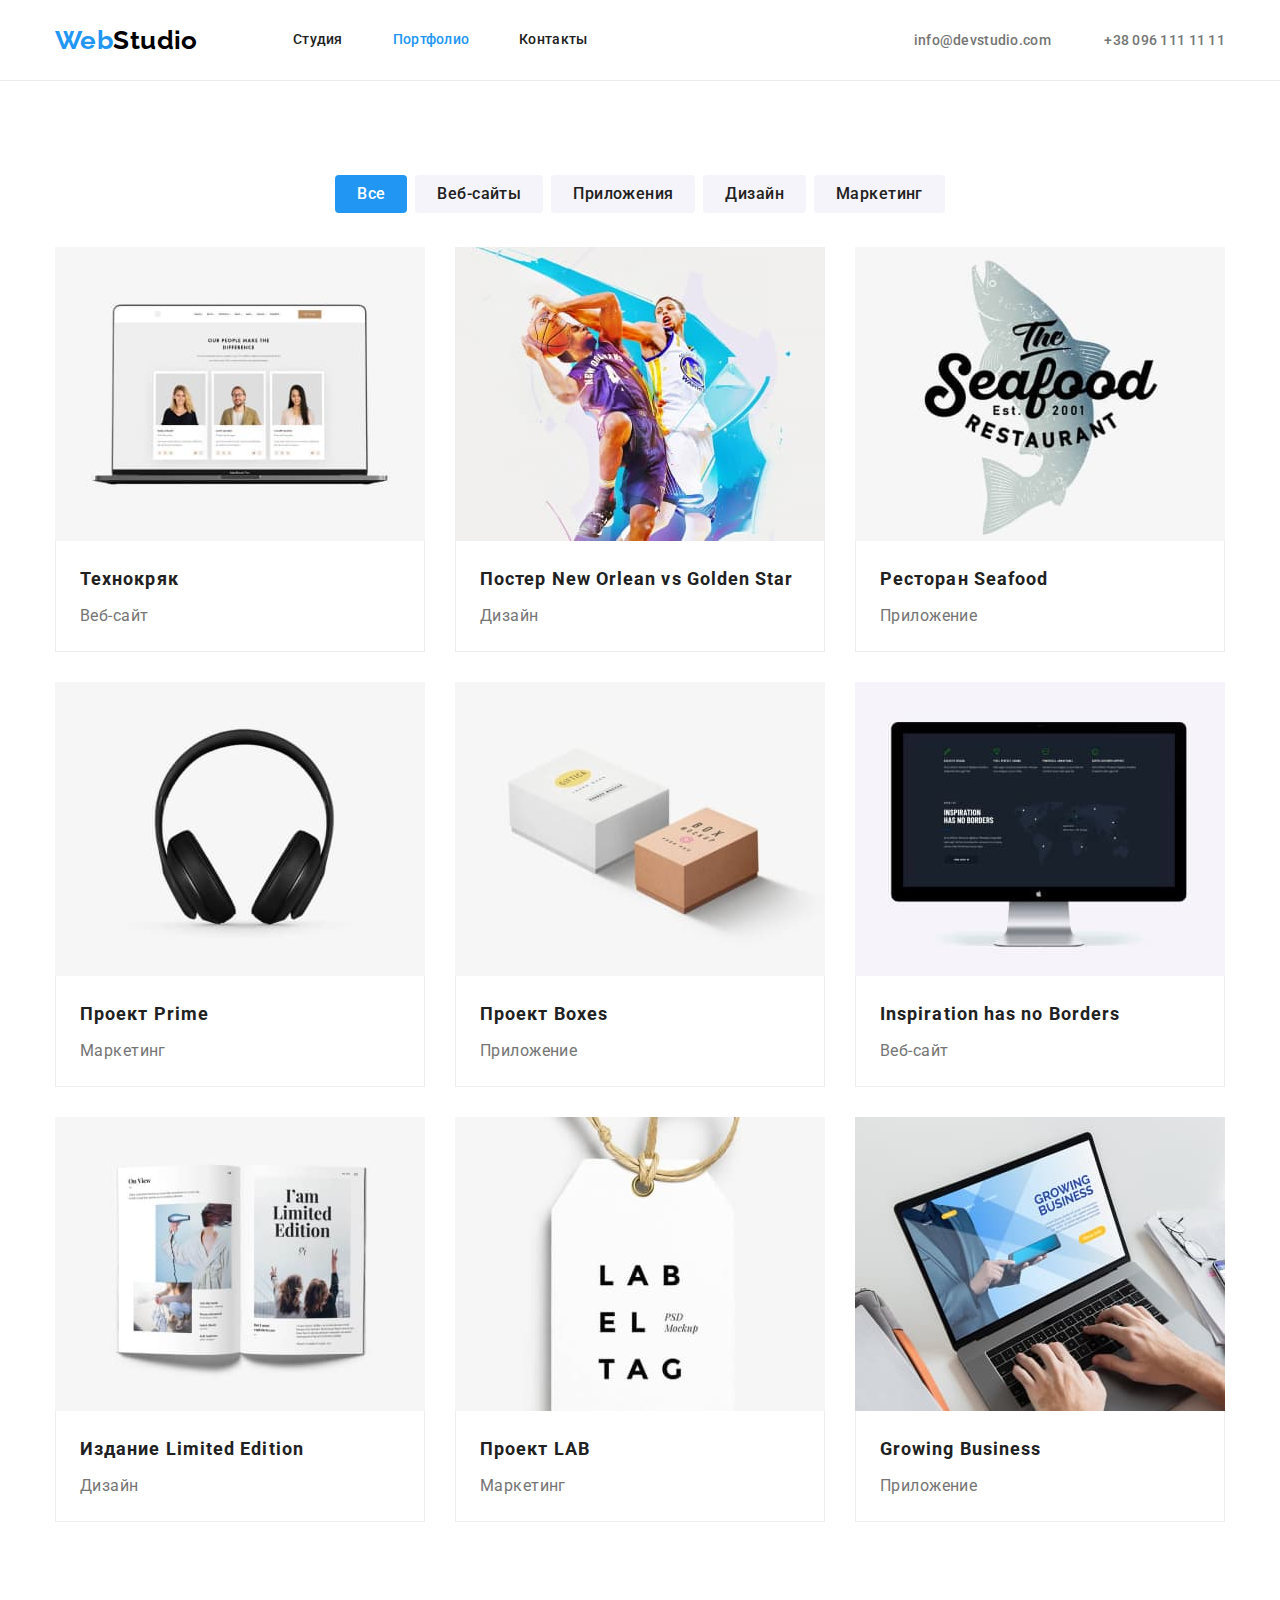
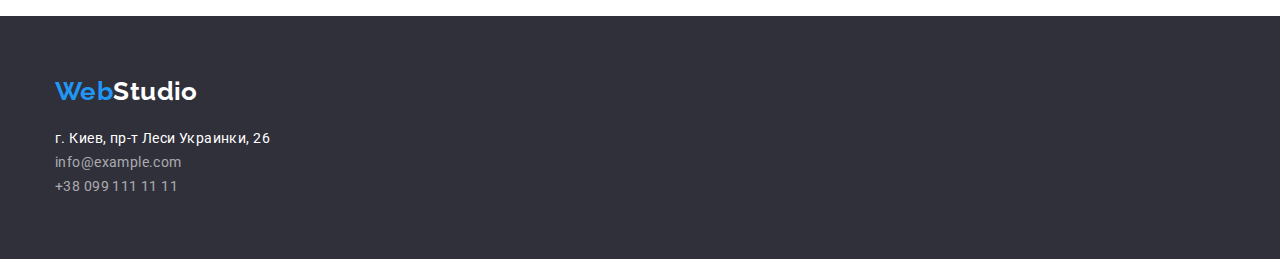
==== portfolio.html @ 95f39af7 "initial update" ====
<!DOCTYPE html>
<html lang="ru">
<head>
    <meta charset="UTF-8">
    <meta http-equiv="X-UA-Compatible" content="IE=edge">
    <meta name="viewport" content="width=device-width, initial-scale=1.0">
    <title>Document</title>
    <link href="https://fonts.googleapis.com/css2?family=Raleway:wght@700&family=Roboto:wght@400;500;700;900&display=swap"
        rel="stylesheet">
    <link rel="stylesheet" href="https://cdnjs.cloudflare.com/ajax/libs/modern-normalize/1.1.0/modern-normalize.min.css">
    <link rel="stylesheet" href="./css/styles.css"/>
</head>
<body>
    <header>
        <div class="container main-nav">
        <nav class="main-nav">
            <a href="./index.html" class="logo">Web<span class="head-part">Studio</span></a>
            <ul class="site-nav">
                <li class="item"><a href="./index.html">Студия</a></li>
                <li class="item"><a href="./portfolio.html" class="current">Портфолио</a></li>
                <li class="item"><a href="">Контакты</a></li>
            </ul>
        </nav>
        <ul class="auth-nav">
            <li class="item"><a href="mailto:info@devstudio.com">info@devstudio.com</a></li>
            <li class="item"><a href="tel:+380961111111">+38 096 111 11 11</a></li>
        </ul>
        </div>
    </header>
    <main class="portfolio-page">
        <div class="container">
        <h1 class="hidden">Примеры работ</h1>
        <ul class="filter">
            <li><button type="button" class="filter-btn current">Все</button></li>
            <li><button type="button" class="filter-btn">Веб-сайты</button></li>
            <li><button type="button" class="filter-btn">Приложения</button></li>
            <li><button type="button" class="filter-btn">Дизайн</button></li>
            <li><button type="button" class="filter-btn">Маркетинг</button></li>
        </ul>
        <ul class="portfolio-list">
            <li class="item">
                <a href=""><img src="./images/tech.jpg" alt="страница сайта на экране ноутбука" width="370"/>
                <div class="card-item">        
                    <h2 class="subtitle">Технокряк</h2>
                    <p>Веб-сайт</p></a>
                </div>
            </li>
            <li class="item">
                <a href=""><img src="./images/basketball.jpg" alt="два баскетболиста" width="370"/>
                <div class="card-item">        
                    <h2 class="subtitle">Постер New Orlean vs Golden Star</h2>
                    <p>Дизайн</p></a>
                </div>
            </li>
            <li class="item">
                <a href=""><img src="./images/seafood.jpg" alt="логотип ресторана Seafood" width="370"/>
                <div class="card-item">        
                    <h2 class="subtitle">Ресторан Seafood</h2>
                    <p>Приложение</p></a>
                </div>
            </li>
            <li class="item">
                <a href=""><img src="./images/prime.jpg" alt="наушники" width="370"/>
                <div class="card-item">        
                    <h2 class="subtitle">Проект Prime</h2>
                    <p>Маркетинг</p></a>
                </div>
            </li>
            <li class="item">
                <a href=""><img src="./images/boxes.jpg" alt="две картонные коробки" width="370"/>
                <div class="card-item">        
                    <h2 class="subtitle">Проект Boxes</h2>
                    <p>Приложение</p></a>
                </div>
            </li>
            <li class="item">
                <a href=""><img src="./images/inspiration.jpg" alt="страница сайта на экране монитора" width="370"/>
                <div class="card-item">        
                    <h2 class="subtitle">Inspiration has no Borders</h2>
                    <p>Веб-сайт</p></a>
                </div>
            </li>
            <li class="item">
                <a href=""><img src="./images/limited-edition.jpg" alt="страница журнала" width="370"/>
                <div class="card-item">        
                    <h2 class="subtitle">Издание Limited Edition</h2>
                    <p>Дизайн</p></a>
                </div>
            </li>
            <li class="item">
                <a href=""><img src="./images/lab.jpg" alt="бирка" width="370"/>
                <div class="card-item">        
                    <h2 class="subtitle">Проект LAB</h2>
                    <p>Маркетинг</p></a>
                </div>
            </li>
            <li class="item">
                <a href=""><img src="./images/business.jpg" alt="страница сайта на экране ноутбука" width="370"/>
                <div class="card-item">        
                    <h2 class="subtitle">Growing Business</h2>
                    <p>Приложение</p></a>
                </div>
            </li>
        </div>
        </ul>
    </main>
    <footer>
        <div class="container">
        <a href="./index.html" class="logo">Web<span class="foot-part">Studio</span></a>
        </div>
        <div class="container">
        <address>
            <ul>
                <li><a href="https://goo.gl/maps/piqngm7oDQpEDh6u6" target="_blank" rel="noopener nofollow noreferrer"
                        class="map">г. Киев, пр-т Леси Украинки, 26</a></li>
                <li><a href="mailto:info@example.com" class="contact">info@example.com</a></li>
                <li><a href="tel:+380991111111" class="contact">+38 099 111 11 11</a></li>
            </ul>
        </address>
        </div>
    </footer>
</body>
</html>
---- css/styles.css ----
:root {
    --title-text-color: #212121;
    --secondary-text-color: #2196f3;
    --text-color: #757575;
    --white-color: #ffffff;
}

body {
    color: var(--text-color);
    background-color: var(--white-color);
    font-family: roboto, sans-serif;
    font-size: 14px;
    letter-spacing: 0.03em;
}

ul {
    list-style: none;
    padding: 0;
    margin: 0;
}

.container {
    margin-left: auto;
    margin-right: auto;
    width: 1200px;
    padding-left: 15px;
    padding-right: 15px;
}

/* header */
header {
    border-bottom: 1px solid #ececec;
}
nav > a[href] {
    display: inline-block;
    min-width: 145px;
    }
.logo {
    color: var(--secondary-text-color);
    font-family: raleway, sans-serif;
    font-weight: 700;
    font-size: 26px;
    line-height: 1.19;
    text-decoration: none;
    }
.head-part {
    color: #000000;
}
.foot-part {
    color: var(--white-color);
}

/* site-nav*/
.main-nav {
    display: flex;
    align-items: center;
}
.site-nav {
    display: flex;
    margin-left: 93px;
}
.site-nav .item:not(:last-child) {
    margin-right: 50px;
}
.site-nav a {
    color: var(--title-text-color);
    font-weight: 500;
    line-height: 1.14;
    letter-spacing: 0.02em;
    text-decoration: none;
    padding-top: 32px;
    padding-bottom: 32px;
    display: block;
}
.site-nav .current {
    color: var(--secondary-text-color);
}
.site-nav a:hover,
.site-nav a:focus {
    color: var(--secondary-text-color);
}

/* auth-nav */
.auth-nav a {
    color: var(--text-color);
    font-weight: 500;
    line-height: 1.14;
    letter-spacing: 0.02em;
    text-decoration: none;
}
.auth-nav a:hover,
.auth-nav a:focus {
    color: var(--secondary-text-color);
}
.auth-nav .item {
    display: inline-block;
}
.auth-nav .item + .item {
    margin-left: 50px;
}
.auth-nav {
    margin-left: auto;
}

/* section titles */
.hero h1 {
    color: var(--white-color);
    font-weight: 900;
    font-size: 44px;
    line-height: 1.36;
    letter-spacing: 0.06em;
    text-transform: uppercase;
    margin: 0 auto 30px;
    width: 696px;
}
.hero-background {
    max-width: 1600px;
    height: 600px;
    margin-left: auto;
    margin-right: auto;
    background-image: linear-gradient(
        to right,
        rgba(47, 48, 58, 0.4),
        rgba(47, 48, 58, 0.4)
    ),
        url("../images/hero.jpg");
}
.portfolio-page .subtitle {
    font-size: 18px;
    line-height: 2;
    letter-spacing: 0.06em;
    margin-bottom: 4px;
    }
.section-title {
    font-size: 36px;
    line-height: 1.17;
    text-align: center;
    margin-bottom: 50px;
}
.section-title,
.subtitle {
    color: var(--title-text-color);
    font-weight: 700;
    margin-top: 0;
    }
.subtitle {
    margin-bottom: 10px;
}
.advantages .subtitle {
    font-size: inherit;
    line-height: 1.14;
    text-transform: uppercase;
    }
.team .subtitle {
    font-weight: 500;
}
.team .subtitle,
.section.team p {
    font-size: 16px;
    line-height: 1.19;
    text-align: center;
}
.hidden {
    position: absolute;
    width: 1px;
    height: 1px;
    margin: -1px;
    border: 0;
    padding: 0;
    white-space: nowrap;
    clip-path: inset(100%);
    clip: rect(0 0 0 0);
    overflow: hidden;
}


/* sections */
.hero {
    background-color: #2f303a;
    text-align: center;
    padding-bottom: 200px;
    padding-top: 200px;
}
.team {
    background-color: #f5f4fa;
}
.advantages {
    margin-top: 0;
}
.advantages + .advantages {
    padding-top: 0;
    margin-top: 0;
}
.section.advantages p {
    line-height: 1.71;
}
.advantages-list {
    display: flex;
    justify-content: center;
}
.advantages-list .item {
    width: 270px;
    margin-left: 30px;
}
.advantages-list .item:first-child {
    margin-left: 0;
}
.advantages-list .photo-item {
    width: 370px;
    margin-left: 30px;
}
.advantages-list .photo-item:first-child {
    margin-left: 0;
}
.team-list {
    display: flex;
    justify-content: center;;
}
.team-list .team-item {
    width: 270px;
    margin-left: 30px;
    background-color: #ffffff;
    border-radius: 0 0 4px 4px;
}
.team-list .team-item:first-child {
    margin-left: 0;
}
.portfolio-page a {
    text-decoration: none;
}
.portfolio-page p {
    color: var(--text-color);
    font-size: 16px;
    line-height: 1.88;
    margin-top: 0;
    margin-bottom: 20px;
    }
.portfolio-page p:last-child {
    margin-bottom: 0;
}
.portfolio-page {
    padding-top: 94px;
    padding-bottom: 94px;
}
.section {
    padding-top: 94px;
    padding-bottom: 94px;
}
.section p {
    margin-top: 0;
    margin-bottom: 0;
}
.section.team {
    margin-bottom: 0;
    margin-top: 0;
}
.filter {
    display: flex;
    justify-content: center;
    margin-bottom: 34px;
}
.filter li:nth-child(n+2) {
    margin-left: 8px;
}
.team img {
    margin-bottom: 30px;
}
.team li {
    padding-bottom: 30px;
}
.portfolio-list {
    display: flex;
    flex-wrap: wrap;
    justify-content: center;
}
.portfolio-list .item {
    width: 370px;
    margin-left: 30px;
    margin-bottom: 30px;
}
.portfolio-list .item:nth-child(3n+1) {
    margin-left: 0;
}
.portfolio-list .item:nth-child(n+7) {
    margin-bottom: 0;
}
.portfolio-list .card-item {
    padding: 20px 24px;
    border: 1px solid #eeeeee;
    border-top: none;
}
.portfolio-list img {
    display: block;
}

/* buttons */
.filter-btn.button-main {
    color: var(--white-color);
    background-color: var(--secondary-text-color);
    font-weight: 700;
    line-height: 1.88;
    letter-spacing: 0.06em;
    padding: 10px 32px;
    min-width: 200px;
    }
.filter-btn {
    color: var(--title-text-color);
    background-color: #f5f4fa;
    font-weight: 500;
    font-family: inherit;
    font-size: 16px;
    font-style: normal;
    line-height: 1.62;
    letter-spacing: inherit;
    text-align: center;
    cursor: pointer;
    border-radius: 4px;
    border-width: 0;
    padding: 6px 22px;
    display: inline-block;
}
.filter-btn.current {
    color: #ffffff;
    background-color: var(--secondary-text-color);
}
button:hover,
button:focus {
    color: var(--white-color);
    background-color: var(--secondary-text-color);
}

/* footer */
footer {
    background-color: #2f303a;
    padding-top: 60px;
}
footer > .container > a {
    display: inline-block;
    min-width: 145px;
    padding-bottom: 20px;
}
.map {
    color: var(--white-color);
}
address a {
    color: rgba(255, 255, 255, 0.6);
    font-style: normal;
    line-height: 1.71;
    text-decoration: none;
}
address {
    padding-bottom: 60px;
}
.contact:hover,
.contact:focus {
    color: var(--secondary-text-color);
}
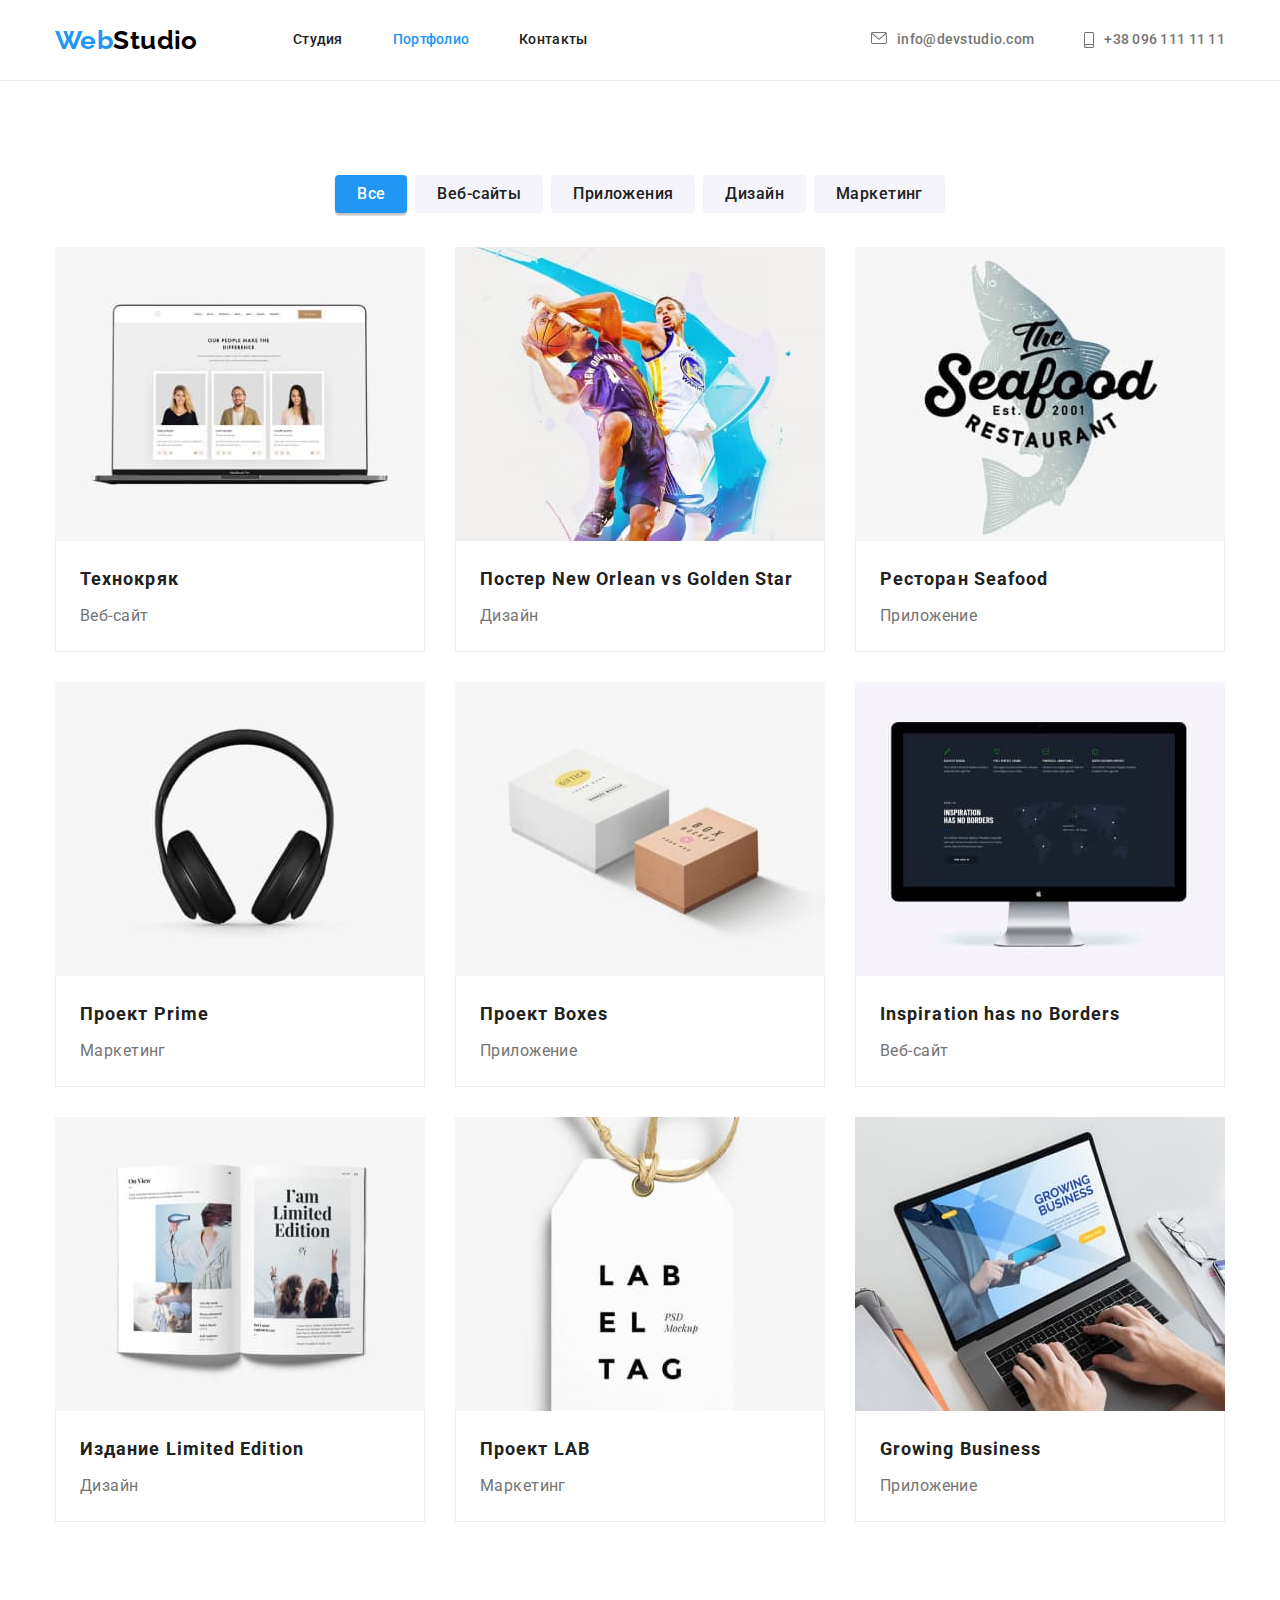
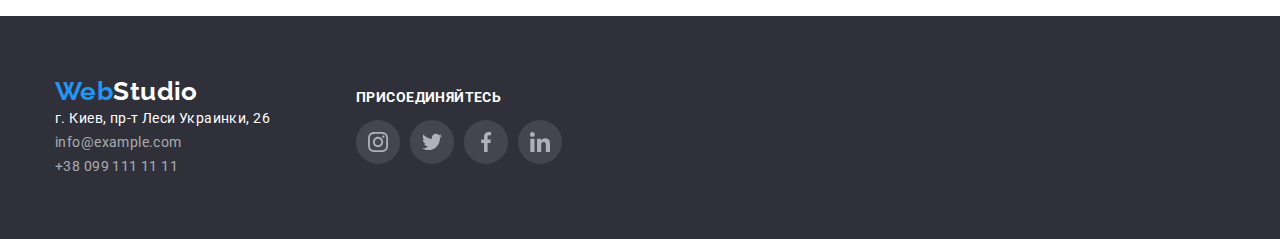
==== commit 5858b10a: "add icons and bg styles" ====
--- a/portfolio.html
+++ b/portfolio.html
@@ -22,8 +22,18 @@
             </ul>
         </nav>
         <ul class="auth-nav">
-            <li class="item"><a href="mailto:info@devstudio.com">info@devstudio.com</a></li>
-            <li class="item"><a href="tel:+380961111111">+38 096 111 11 11</a></li>
+            <li class="item"><a class="auth-nav-link" href="mailto:info@devstudio.com">
+                    <svg class="auth-nav-icon" width="16" height="12">
+                        <use href="./images/symbol-defs.svg#envelope"></use>
+                    </svg>
+                    info@devstudio.com</a>
+            </li>
+            <li class="item"><a class="auth-nav-link" href="tel:+380961111111">
+                    <svg class="auth-nav-icon" width="10" height="16">
+                        <use href="./images/symbol-defs.svg#smartphone"></use>
+                    </svg>
+                    +38 096 111 11 11</a>
+            </li>
         </ul>
         </div>
     </header>
@@ -105,19 +115,52 @@
         </ul>
     </main>
     <footer>
-        <div class="container">
-        <a href="./index.html" class="logo">Web<span class="foot-part">Studio</span></a>
-        </div>
-        <div class="container">
-        <address>
-            <ul>
-                <li><a href="https://goo.gl/maps/piqngm7oDQpEDh6u6" target="_blank" rel="noopener nofollow noreferrer"
-                        class="map">г. Киев, пр-т Леси Украинки, 26</a></li>
-                <li><a href="mailto:info@example.com" class="contact">info@example.com</a></li>
-                <li><a href="tel:+380991111111" class="contact">+38 099 111 11 11</a></li>
-            </ul>
-        </address>
+        <div class="container footer">
+            <div class="container-address">
+                <a href="./index.html" class="logo">Web<span class="foot-part">Studio</span></a>
+                <address>
+                    <ul>
+                        <li><a href="https://goo.gl/maps/piqngm7oDQpEDh6u6" target="_blank"
+                                rel="noopener nofollow noreferrer" class="map">г. Киев, пр-т Леси Украинки, 26</a></li>
+                        <li><a href="mailto:info@example.com" class="contact">info@example.com</a></li>
+                        <li><a href="tel:+380991111111" class="contact">+38 099 111 11 11</a></li>
+                    </ul>
+                </address>
+            </div>
+            <div class="container-link">
+                <p class="invitation">Присоединяйтесь</p>
+                <ul class="company-contacts-list">
+                    <li class="company-contacts-item">
+                        <a class="company-contacts-link" href="">
+                            <svg class="company-contacts-icon">
+                                <use href="./images/symbol-defs.svg#instagram-f"></use>
+                            </svg>
+                        </a>
+                    </li>
+                    <li class="company-contacts-item">
+                        <a class="company-contacts-link" href="">
+                            <svg class="company-contacts-icon">
+                                <use href="./images/symbol-defs.svg#twitter-f"></use>
+                            </svg>
+                        </a>
+                    </li>
+                    <li class="company-contacts-item">
+                        <a class="company-contacts-link" href="">
+                            <svg class="company-contacts-icon">
+                                <use href="./images/symbol-defs.svg#facebook-f"></use>
+                            </svg>
+                        </a>
+                    </li>
+                    <li class="company-contacts-item">
+                        <a class="company-contacts-link" href="">
+                            <svg class="company-contacts-icon">
+                                <use href="./images/symbol-defs.svg#linkedin-f"></use>
+                            </svg>
+                        </a>
+                    </li>
+                </ul>
+            </div>
         </div>
     </footer>
-</body>
-</html>+    </body>
+    </html>--- a/css/styles.css
+++ b/css/styles.css
@@ -81,24 +81,29 @@
 }
 
 /* auth-nav */
-.auth-nav a {
+.auth-nav .auth-nav-link {
     color: var(--text-color);
     font-weight: 500;
     line-height: 1.14;
     letter-spacing: 0.02em;
     text-decoration: none;
 }
-.auth-nav a:hover,
-.auth-nav a:focus {
+.auth-nav .auth-nav-link:hover,
+.auth-nav .auth-nav-link:focus {
     color: var(--secondary-text-color);
 }
-.auth-nav .item {
-    display: inline-block;
+.auth-nav-icon {
+    fill: currentColor;
+}
+.auth-nav-link {
+    display: flex;
+    gap: 10px;
 }
 .auth-nav .item + .item {
     margin-left: 50px;
 }
 .auth-nav {
+    display: flex;
     margin-left: auto;
 }
 
@@ -118,12 +123,16 @@
     height: 600px;
     margin-left: auto;
     margin-right: auto;
+    background-color: rgb(47, 48, 58);
     background-image: linear-gradient(
         to right,
         rgba(47, 48, 58, 0.4),
         rgba(47, 48, 58, 0.4)
     ),
         url("../images/hero.jpg");
+    background-repeat: no-repeat;
+    background-position: center;
+    background-size: cover;
 }
 .portfolio-page .subtitle {
     font-size: 18px;
@@ -176,7 +185,6 @@
 
 /* sections */
 .hero {
-    background-color: #2f303a;
     text-align: center;
     padding-bottom: 200px;
     padding-top: 200px;
@@ -187,6 +195,22 @@
 .advantages {
     margin-top: 0;
 }
+.advantages-icon {
+    width: 70px;
+    height: 70px;
+}
+.advantages-list .icon {
+    display: flex;
+    justify-content: center;
+    align-items: center;
+    width: 270px;
+    height: 120px;
+    margin-bottom: 30px;
+
+    background: #F5F4FA;
+
+    border-radius: 4px;
+}
 .advantages + .advantages {
     padding-top: 0;
     margin-top: 0;
@@ -212,18 +236,47 @@
 .advantages-list .photo-item:first-child {
     margin-left: 0;
 }
-.team-list {
-    display: flex;
-    justify-content: center;;
+.team-list,
+.clientel-list,
+.team-contacts-list {
+    display: flex;
+    justify-content: center;
 }
 .team-list .team-item {
     width: 270px;
     margin-left: 30px;
     background-color: #ffffff;
     border-radius: 0 0 4px 4px;
+    box-shadow: 0px 1px 3px rgba(0, 0, 0, 0.12), 0px 1px 1px rgba(0, 0, 0, 0.14), 0px 2px 1px rgba(0, 0, 0, 0.2);
 }
 .team-list .team-item:first-child {
     margin-left: 0;
+}
+.team-link {
+    display: flex;
+    justify-content: center;
+    align-items: center;
+    gap: 10px;
+    width: 100%;
+    text-decoration: none;
+    color: #AFB1B8;
+}
+.team-contacts {
+    display: flex;
+    justify-content: center;
+    width: 44px;
+    height: 44px;
+}
+.team-contacts-list {
+    gap: 10px;
+}
+.team-contacts-icon {
+    width: 20px;
+    height: 20px;
+    fill: #AFB1B8;
+}
+.team .card-item > p {
+    margin-bottom: 16px;
 }
 .portfolio-page a {
     text-decoration: none;
@@ -265,7 +318,7 @@
 .team img {
     margin-bottom: 30px;
 }
-.team li {
+.team .team-item {
     padding-bottom: 30px;
 }
 .portfolio-list {
@@ -291,6 +344,46 @@
 }
 .portfolio-list img {
     display: block;
+}
+.clientel-link {
+    display: flex;
+    width: 170px;
+    height: 92px;
+    justify-content: center;
+    align-items: center;
+    border: 1px solid #AFB1B8;
+    border-radius: 4px;
+    text-decoration: none;
+    color: #AFB1B8;
+}
+.clientel-item {
+    display: flex;
+}
+.clientel-list {
+    gap: 30px;
+}
+.clientel-icon {
+    width: 106px;
+    height: 60px;
+    fill: #AFB1B8;
+}
+.clientel-link:hover .clientel-icon,
+.clientel-link:focus .clientel-icon {
+    fill: var(--secondary-text-color);
+}
+.clientel-link:hover,
+.clientel-link:focus {
+    border: 1px solid var(--secondary-text-color);
+}
+.team-link:hover .team-contacts-icon,
+.team-link:focus .team-contacts-icon {
+    fill: #ffffff;
+    
+}
+.team-contacts:hover,
+.team-contacts:focus {
+    background-color: var(--secondary-text-color);
+    border-radius: 50%;
 }
 
 /* buttons */
@@ -322,6 +415,7 @@
 .filter-btn.current {
     color: #ffffff;
     background-color: var(--secondary-text-color);
+    box-shadow: 0px 3px 1px rgba(0, 0, 0, 0.1), 0px 1px 2px rgba(0, 0, 0, 0.08), 0px 2px 2px rgba(0, 0, 0, 0.12);
 }
 button:hover,
 button:focus {
@@ -333,6 +427,18 @@
 footer {
     background-color: #2f303a;
     padding-top: 60px;
+    padding-bottom: 60px;
+}
+.footer {
+    display: flex;
+}
+.container-address {
+    width: 231px;
+}
+.container-link {
+    margin-left: 70px;
+    padding-left: 0;
+    flex-grow: 1;
 }
 footer > .container > a {
     display: inline-block;
@@ -348,10 +454,53 @@
     line-height: 1.71;
     text-decoration: none;
 }
-address {
-    padding-bottom: 60px;
+.invitation {
+    text-transform: uppercase;
+    font-style: normal;
+    font-weight: 700;
+    font-size: 14px;
+    line-height: 1.14;
+    letter-spacing: 0.03em;
+    color: #FFFFFF;
+}
+.company-contacts-list {
+    display: flex;
+    justify-content: left;
+    gap: 10px;
+}
+.company-contacts-icon {
+    width: 20px;
+    height: 20px;
+    fill: #AFB1B8;
+}
+.company-contacts-item {
+    display: flex;
+    justify-content: center;
+    width: 44px;
+    height: 44px;
+    background-color: rgba(255, 255, 255, 0.1);
+    border-radius: 50%;
+}
+.company-contacts-link {
+    display: flex;
+    justify-content: center;
+    align-items: center;
+    gap: 10px;
+    width: 100%;
+    text-decoration: none;
+    color: #AFB1B8;
 }
 .contact:hover,
 .contact:focus {
     color: var(--secondary-text-color);
+}
+.company-contacts-link:hover .company-contacts-icon,
+.company-contacts-link:focus .company-contacts-icon {
+    fill: #ffffff;
+
+}
+.company-contacts-item:hover,
+.company-contacts-item:focus {
+    background-color: var(--secondary-text-color);
+    border-radius: 50%;
 }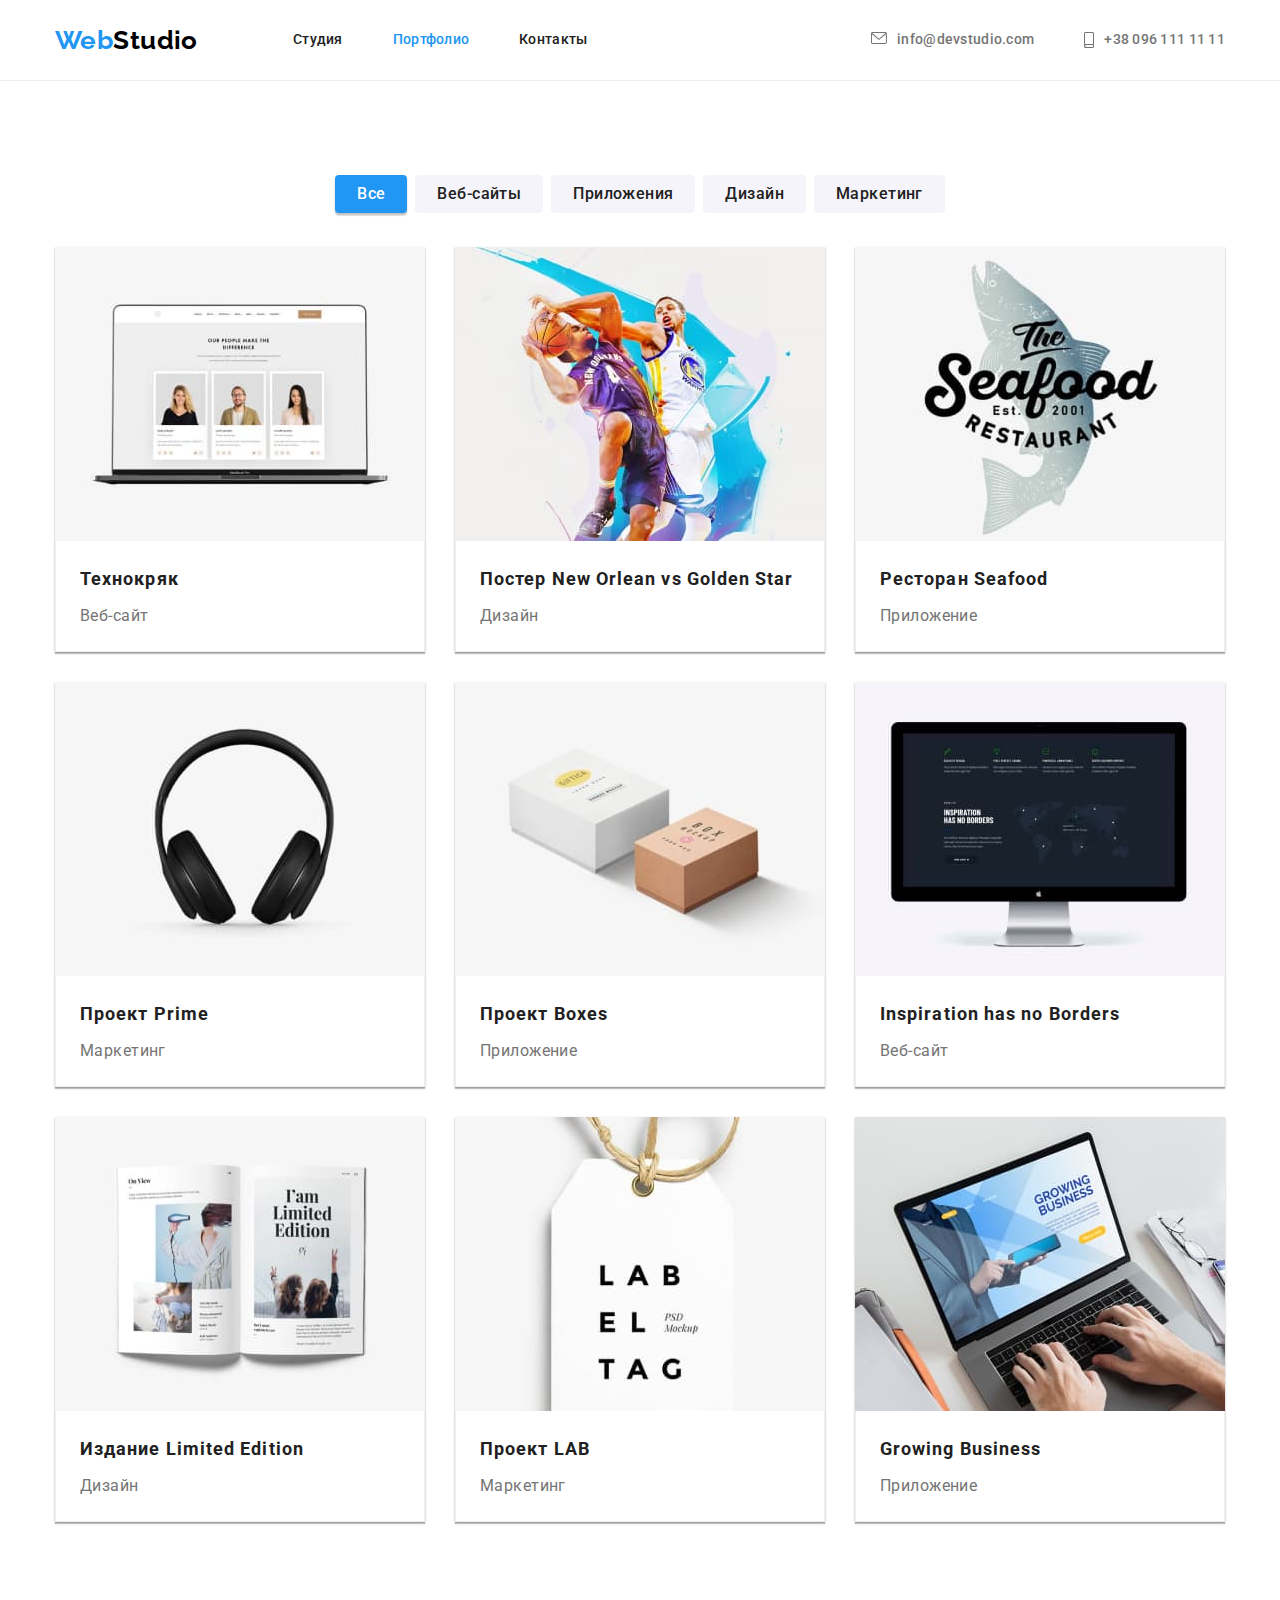
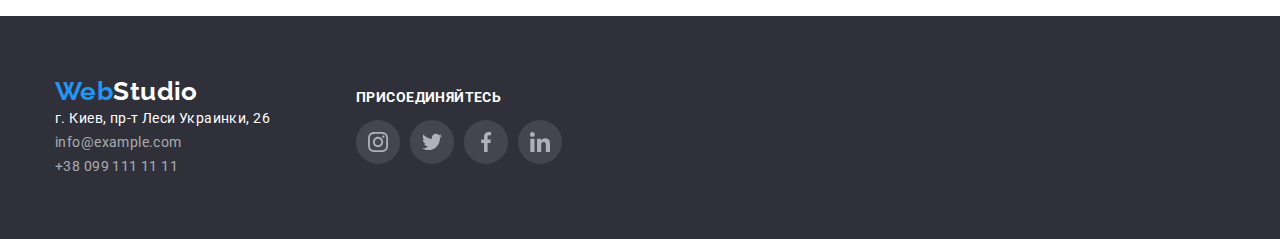
==== commit 9ae8b3b0: "fix shadows" ====
--- a/portfolio.html
+++ b/portfolio.html
@@ -24,13 +24,13 @@
         <ul class="auth-nav">
             <li class="item"><a class="auth-nav-link" href="mailto:info@devstudio.com">
                     <svg class="auth-nav-icon" width="16" height="12">
-                        <use href="./images/symbol-defs.svg#envelope"></use>
+                        <use href="./images/icons.svg#envelope"></use>
                     </svg>
                     info@devstudio.com</a>
             </li>
             <li class="item"><a class="auth-nav-link" href="tel:+380961111111">
                     <svg class="auth-nav-icon" width="10" height="16">
-                        <use href="./images/symbol-defs.svg#smartphone"></use>
+                        <use href="./images/icons.svg#smartphone"></use>
                     </svg>
                     +38 096 111 11 11</a>
             </li>
@@ -133,28 +133,28 @@
                     <li class="company-contacts-item">
                         <a class="company-contacts-link" href="">
                             <svg class="company-contacts-icon">
-                                <use href="./images/symbol-defs.svg#instagram-f"></use>
+                                <use href="./images/icons.svg#instagram-f"></use>
                             </svg>
                         </a>
                     </li>
                     <li class="company-contacts-item">
                         <a class="company-contacts-link" href="">
                             <svg class="company-contacts-icon">
-                                <use href="./images/symbol-defs.svg#twitter-f"></use>
+                                <use href="./images/icons.svg#twitter-f"></use>
                             </svg>
                         </a>
                     </li>
                     <li class="company-contacts-item">
                         <a class="company-contacts-link" href="">
                             <svg class="company-contacts-icon">
-                                <use href="./images/symbol-defs.svg#facebook-f"></use>
+                                <use href="./images/icons.svg#facebook-f"></use>
                             </svg>
                         </a>
                     </li>
                     <li class="company-contacts-item">
                         <a class="company-contacts-link" href="">
                             <svg class="company-contacts-icon">
-                                <use href="./images/symbol-defs.svg#linkedin-f"></use>
+                                <use href="./images/icons.svg#linkedin-f"></use>
                             </svg>
                         </a>
                     </li>
--- a/css/styles.css
+++ b/css/styles.css
@@ -330,6 +330,9 @@
     width: 370px;
     margin-left: 30px;
     margin-bottom: 30px;
+    box-shadow: 0px 1px 3px rgba(0, 0, 0, 0.12),
+        0px 1px 1px rgba(0, 0, 0, 0.14),
+        0px 2px 1px rgba(0, 0, 0, 0.2);
 }
 .portfolio-list .item:nth-child(3n+1) {
     margin-left: 0;
@@ -421,6 +424,7 @@
 button:focus {
     color: var(--white-color);
     background-color: var(--secondary-text-color);
+    box-shadow: 0px 3px 1px rgba(0, 0, 0, 0.1), 0px 1px 2px rgba(0, 0, 0, 0.08), 0px 2px 2px rgba(0, 0, 0, 0.12);
 }
 
 /* footer */
